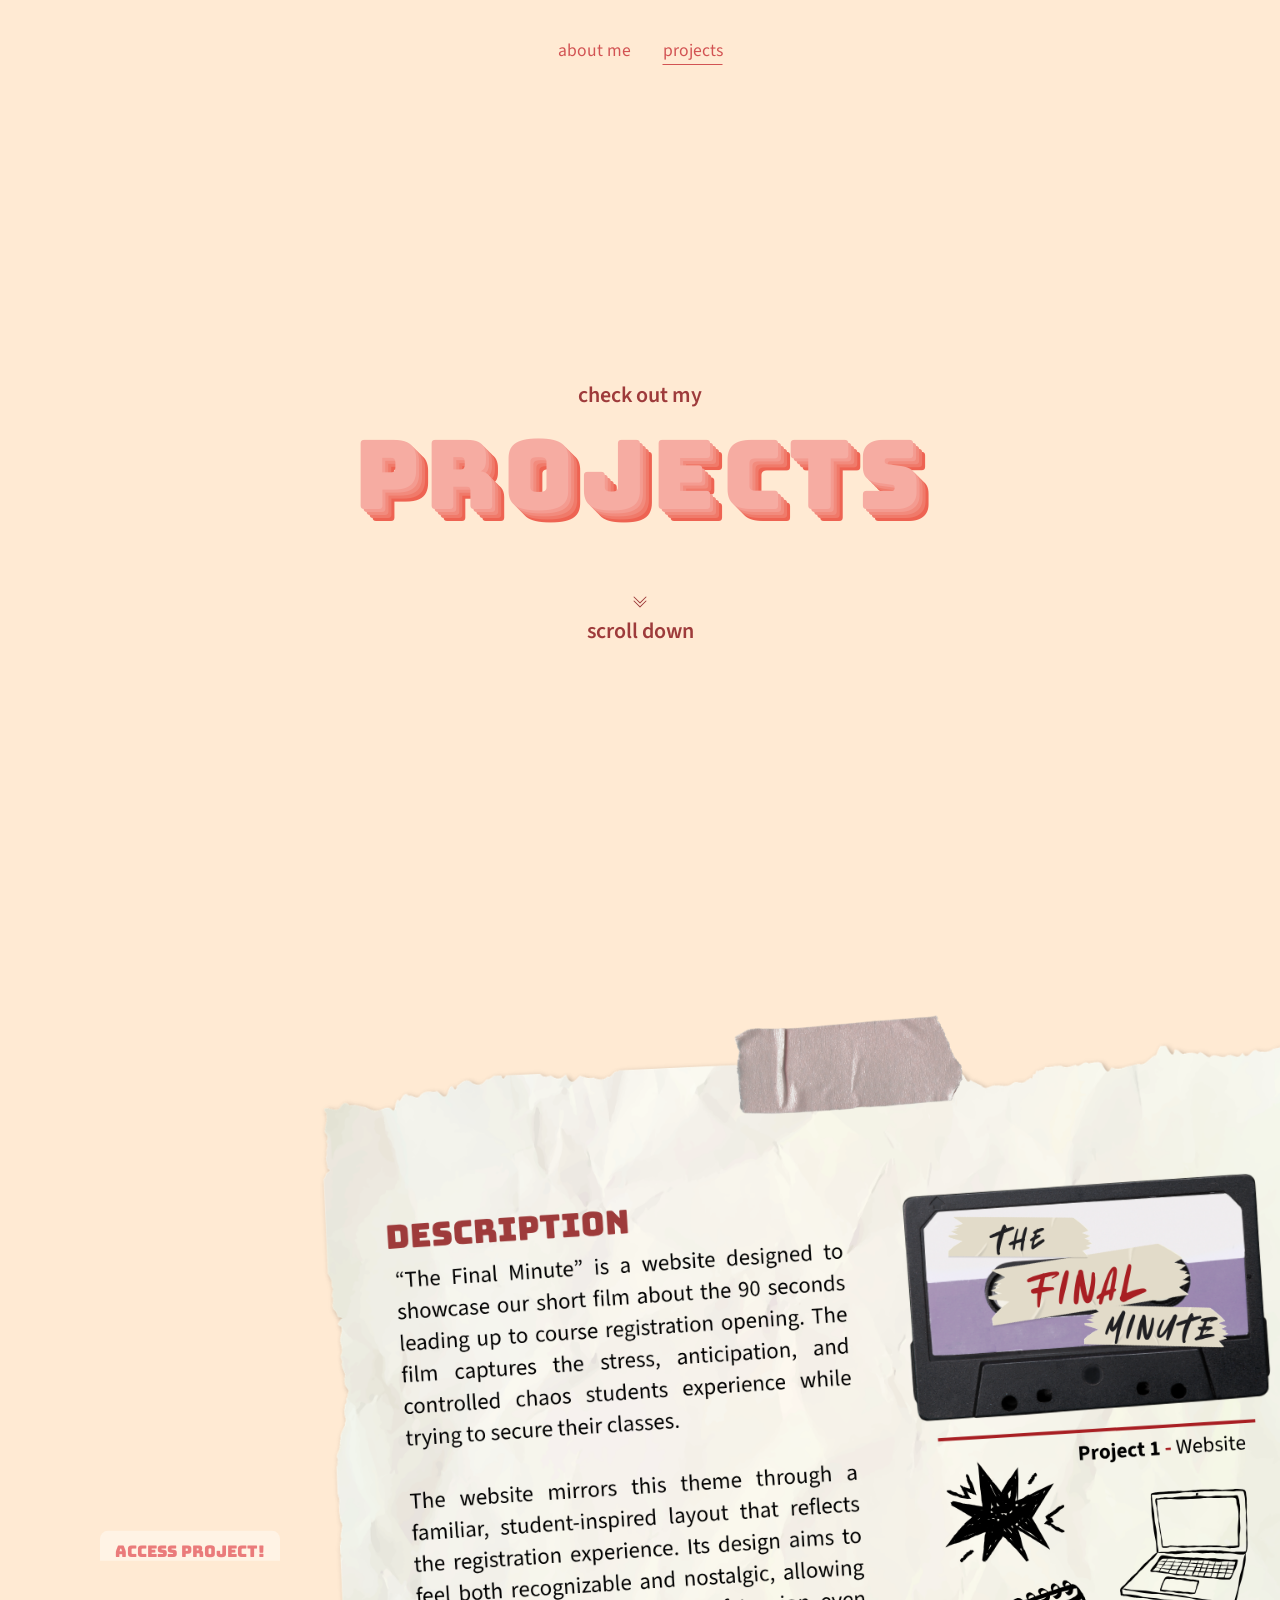
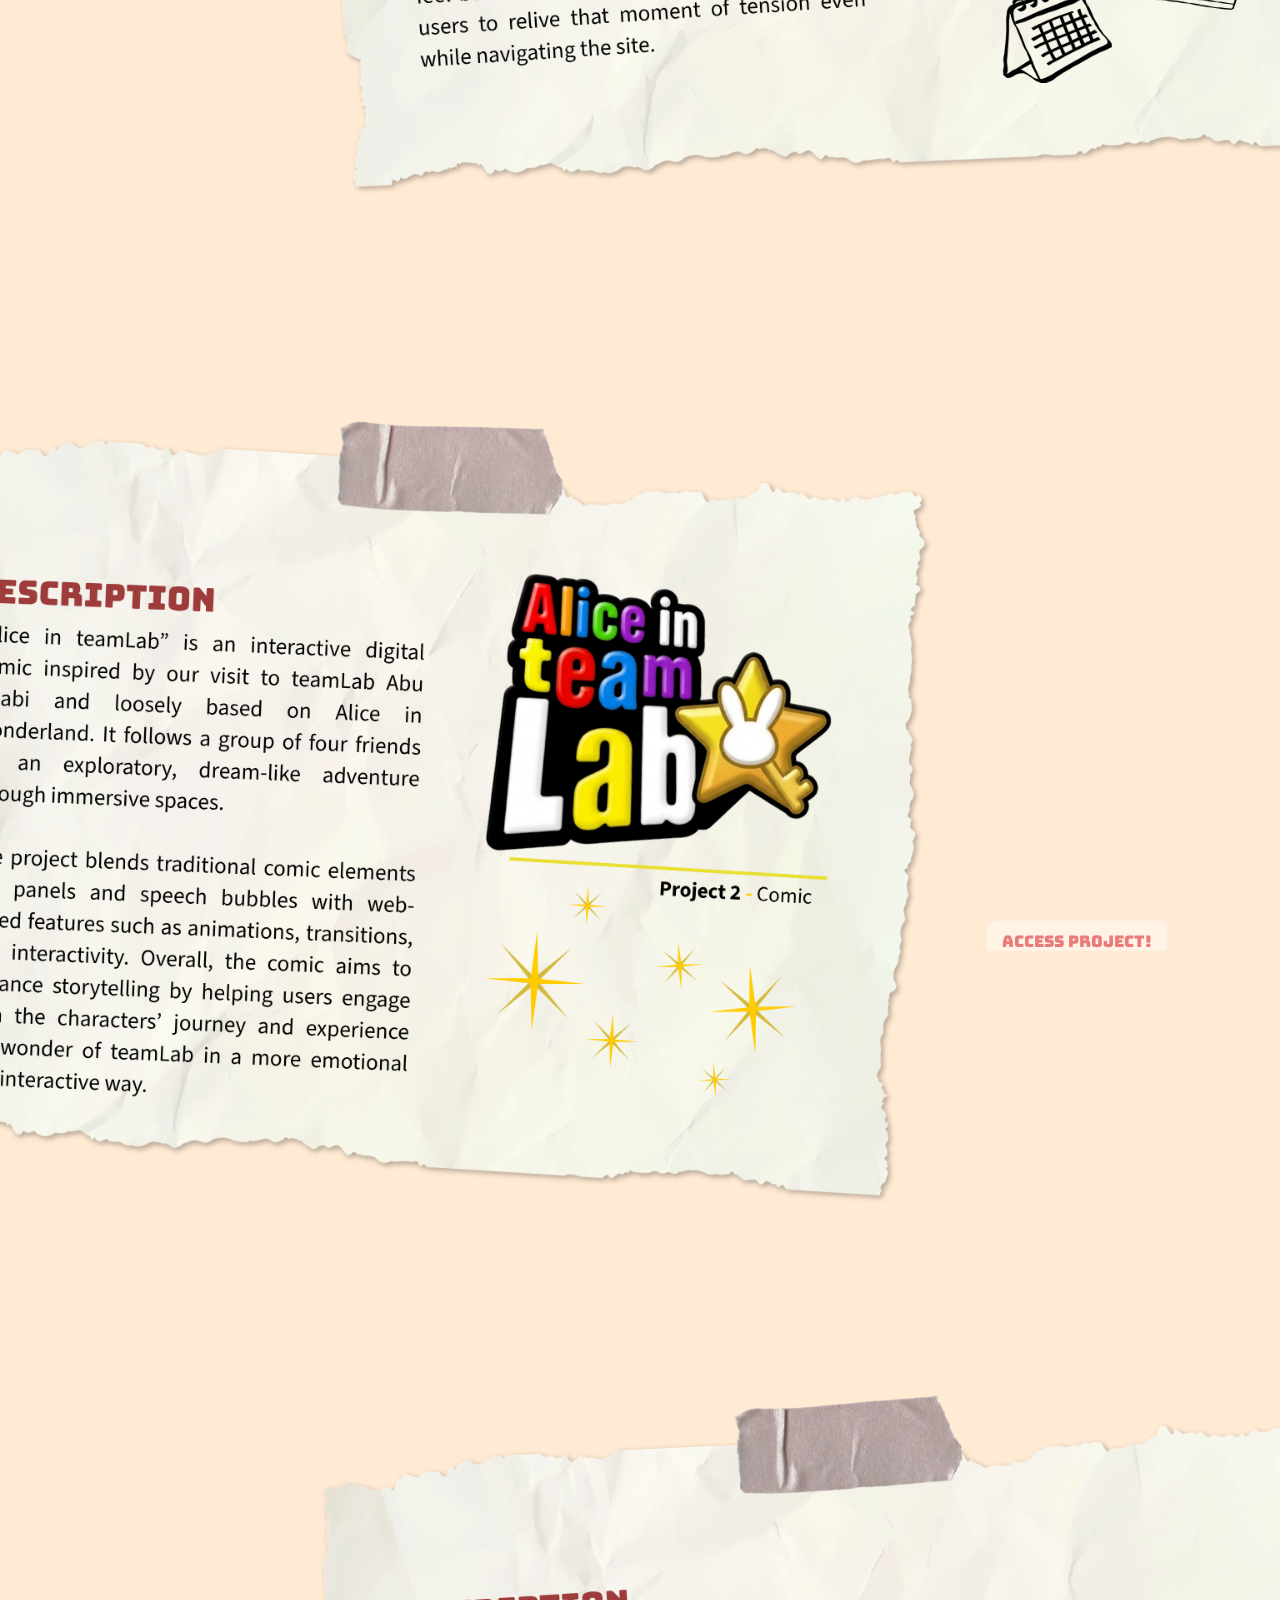
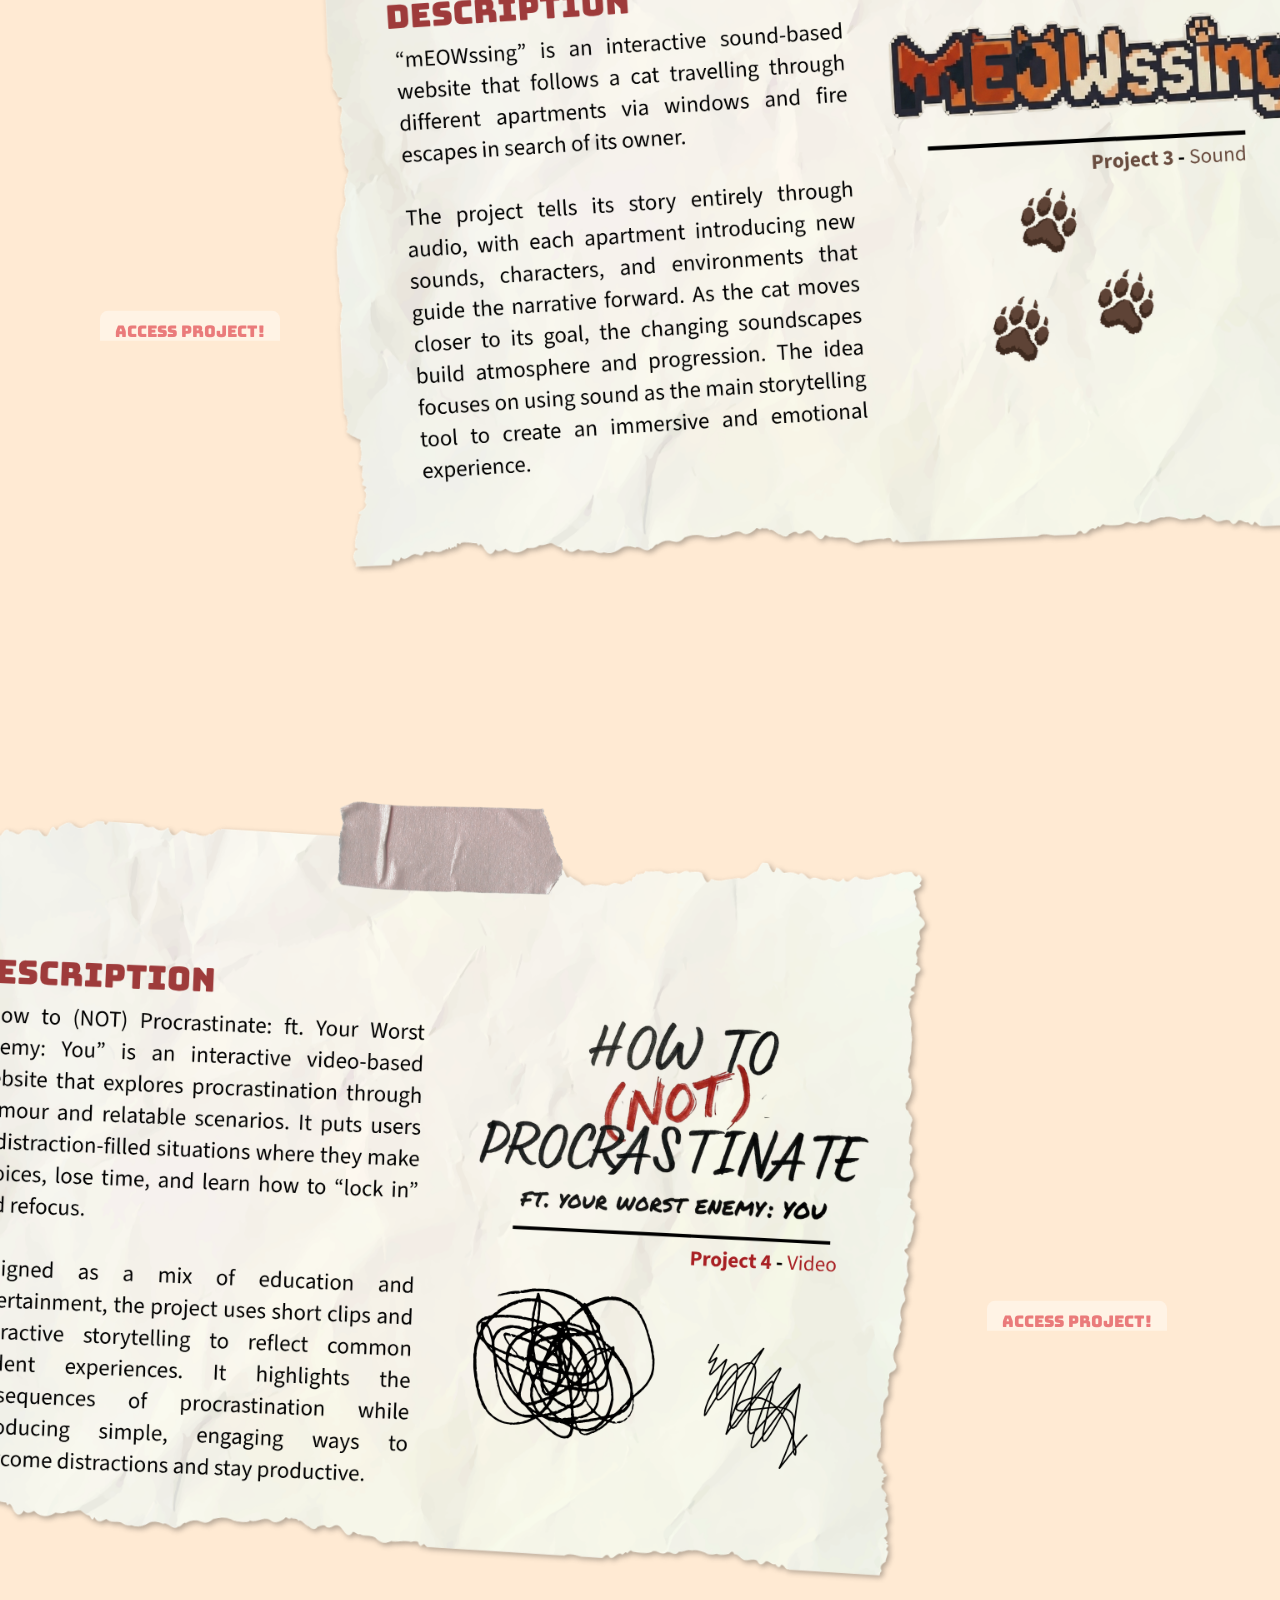
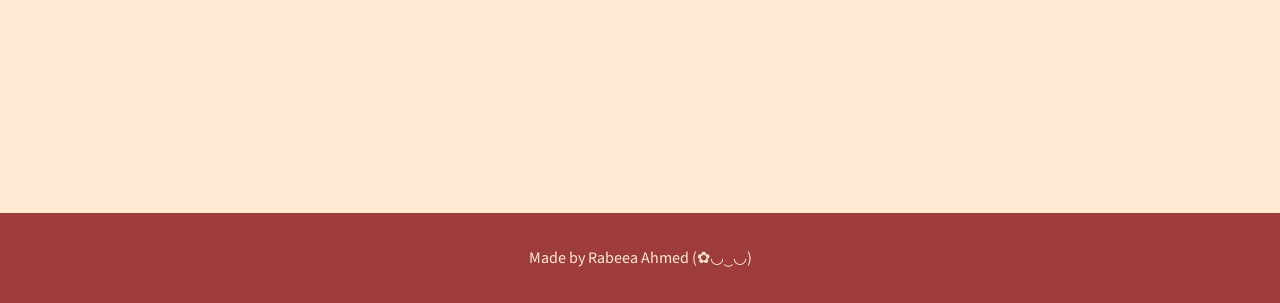
==== projects.html @ ad3b731f "Initial Commit" ====
<!DOCTYPE html>
<html lang="en">
<head>
    <meta charset="UTF-8">
    <meta name="viewport" content="width=device-width, initial-scale=1.0">
    <title>Rabeea's Things</title>

    <link rel="stylesheet" href="style.css">
    <link href="https://unpkg.com/aos@2.3.1/dist/aos.css" rel="stylesheet">
    <link href="https://fonts.googleapis.com/css2?family=Bungee&display=swap" rel="stylesheet">

    <link rel="preconnect" href="https://fonts.googleapis.com">
    <link rel="preconnect" href="https://fonts.gstatic.com" crossorigin>
    <link href="https://fonts.googleapis.com/css2?family=Source+Sans+3:ital,wght@0,200..900;1,200..900&display=swap" rel="stylesheet">

</head>
<body>

    <!-- header -->
     <header>
        <!-- navigation -->
         <nav>
            <ul>
                <li><a style="text-decoration:none; color:inherit; " href="index.html">about me</a></li>
                <li><a style="color:inherit;   text-decoration: underline; text-underline-offset: 8px;  " href=projects.html>projects</a></li>
            </ul>
         </nav>
     </header>


     <!-- welcome -->
    <div class="welcome">
        <div class="scroll">check out my</div>
        <h2 class="text-shadows">projects</h2>
        <br>
        <br>
        <div class="scroll-down">
        <svg xmlns="http://www.w3.org/2000/svg" width="16" height="16" fill="currentColor"
            class="bi bi-chevron-double-down" viewBox="0 0 16 16">
            <path fill-rule="evenodd"
                d="M1.646 6.646a.5.5 0 0 1 .708 0L8 12.293l5.646-5.647a.5.5 0 0 1 .708.708l-6 6a.5.5 0 0 1-.708 0l-6-6a.5.5 0 0 1 0-.708" />
            <path fill-rule="evenodd"
                d="M1.646 2.646a.5.5 0 0 1 .708 0L8 8.293l5.646-5.647a.5.5 0 0 1 .708.708l-6 6a.5.5 0 0 1-.708 0l-6-6a.5.5 0 0 1 0-.708" />
        </svg>
        scroll down
        </div>
    </div>
    
    <!-- projects -->
    <div class="list">
        <div id="one" class="slide" data-aos="fade-in" data-aos-duration="1000">
            <img src="img/8.png">

            <div class="overlay left">
                <video autoplay muted loop playsinline>
                    <source src="videos/Website_Recording.mp4" type="video/mp4">
                </video>

                <a href="https://rabeea-ahmed.github.io/comms-lab/" class="cta">Access Project!</a>
            </div>
        </div>

        <div id="two" class="slide" data-aos="fade-in" data-aos-duration="1000">
            <img src="img/9.png">

            <div class="overlay right">
                <video autoplay muted loop playsinline>
                    <source src="videos/alice-in-teamLab recording.mp4" type="video/mp4">
                </video>

                <a href="https://rabeea-ahmed.github.io/interactive-comic/" class="cta">Access Project!</a>
            </div>
        </div>

        <div id="three" class="slide" data-aos="fade-in" data-aos-duration="1000">
            <img src="img/10.png">

            <div class="overlay left">
                <video autoplay muted loop playsinline>
                    <source src="videos/mEOWssing recording.mp4" type="video/mp4">
                </video>

                <a href="https://rabeea-ahmed.github.io/mEOWssing/" class="cta">Access Project!</a>
            </div>
        </div>

        <div id="four" class="slide" data-aos="fade-in" data-aos-duration="1000">
            <img src="img/11.png">

            <div class="overlay right">
                <video autoplay muted loop playsinline>
                    <source src="videos/how-to-not-procrastinate recording.mp4" type="video/mp4">
                </video>

                <a href="https://rbashokov.github.io/comm-lab-project4/" class="cta">Access Project!</a>
            </div>
        </div>
    </div>



    <!-- javascript -->
    <script src="https://unpkg.com/aos@2.3.1/dist/aos.js"></script>
    <script>    
        document.querySelectorAll("video").forEach(v => {
            v.playbackRate = 2.5; 
        });

        AOS.init();
    </script>
</body>
<!-- footer -->
<footer>
    <div>Made by Rabeea Ahmed (✿◡‿◡)</div>
</footer>
</html>
---- style.css ----
html, body {
    overflow-x: hidden;
}

/* body */
body {
  margin: 0;
  padding: 0;
  font-family: "Source Sans 3", sans-serif;
  background-color: #FFEAD3 ;
}

/* nav */
header {
  display: flex;
  justify-content: center; /* center everything horizontally */
  align-items: center;
  background-color: #FFEAD3;
  padding-top: 3%;
}

/* navigation */
nav ul {
  display: flex;
  justify-content: center; /* center items inside */
  align-items: center;
  list-style: none;
  padding: 0;
  margin: 0;
  gap: 2rem; /* space between items */
}

/* navigation elements */
nav ul li {
  font-size: 1.1em;
  color: #D25353;
}

nav ul li a {
  text-decoration: none;
  color: inherit;
}

nav ul li:hover {
  color: #EA7B7B;
}


/* welcome effect */
*,
*::before,
*::after {
  box-sizing: border-box;
}

:root {
  --color-primary: #f6aca2;
  --color-secondary: #f49b90;
  --color-tertiary: #f28b7d;
  --color-quaternary: #f07a6a;
  --color-quinary: #ee6352;
}

.welcome {
  display: flex;
  align-content: center;
  justify-content: center;

    min-height: 100vh;
    font-weight: 300;
    font-size: 1.25rem;
    display: flex;
    flex-direction: column;
    justify-content: center;
    overflow: hidden;
    background-color: #FFEAD3;
}

.text-shadows {
  text-shadow: 3px 3px 0 var(--color-secondary), 6px 6px 0 var(--color-tertiary),
    9px 9px var(--color-quaternary), 12px 12px 0 var(--color-quinary);
  font-family: bungee, sans-serif;
  font-weight: 400;
  text-transform: uppercase;
  font-size: calc(2rem + 5vw);
  text-align: center;
  margin: 0;
  color: var(--color-primary);
  animation: shadows 1.2s ease-in infinite;
  letter-spacing: 0.4rem;
}

@keyframes shadows {
  0% {
    text-shadow: none;
  }
  10% {
    transform: translate(-3px, -3px);
    text-shadow: 3px 3px 0 var(--color-secondary);
  }
  20% {
    transform: translate(-6px, -6px);
    text-shadow: 3px 3px 0 var(--color-secondary),
      6px 6px 0 var(--color-tertiary);
  }
  30% {
    transform: translate(-9px, -9px);
    text-shadow: 3px 3px 0 var(--color-secondary),
      6px 6px 0 var(--color-tertiary), 9px 9px var(--color-quaternary);
  }
  40% {
    transform: translate(-12px, -12px);
    text-shadow: 3px 3px 0 var(--color-secondary),
      6px 6px 0 var(--color-tertiary), 9px 9px var(--color-quaternary),
      12px 12px 0 var(--color-quinary);
  }
  50% {
    transform: translate(-12px, -12px);
    text-shadow: 3px 3px 0 var(--color-secondary),
      6px 6px 0 var(--color-tertiary), 9px 9px var(--color-quaternary),
      12px 12px 0 var(--color-quinary);
  }
  60% {
    text-shadow: 3px 3px 0 var(--color-secondary),
      6px 6px 0 var(--color-tertiary), 9px 9px var(--color-quaternary),
      12px 12px 0 var(--color-quinary);
  }
  70% {
    text-shadow: 3px 3px 0 var(--color-secondary),
      6px 6px 0 var(--color-tertiary), 9px 9px var(--color-quaternary);
  }
  80% {
    text-shadow: 3px 3px 0 var(--color-secondary),
      6px 6px 0 var(--color-tertiary);
  }
  90% {
    text-shadow: 3px 3px 0 var(--color-secondary);
  }
  100% {
    text-shadow: none;
  }
}

/* scroll effect */
.scroll-down {
  display: flex;
  flex-direction: column;
  align-items: center;
  animation: bounce 1s infinite;

     color: #9E3B3B;
    text-align: center;
    font-size: 1.1em;
    font-weight: 600;
}

.scroll-down svg {
  margin-bottom: 5px;
}

.scroll{
  
     color: #9E3B3B;
    text-align: center;
    font-size: 1.1em;
    font-weight: 600;
}

@keyframes bounce {
  0%, 100% {
    transform: translateY(0);
  }
  25%, 75% {
    transform: translateY(4px);
  }
  50% {
    transform: translateY(8px);
  }
}



/* envelope */
.container{
  position: relative;
  display: grid;
  place-items: center;
  min-height: 100vh;
  margin: 0;
  overflow-x: hidden;
}

.valentines{
  position: relative;
  top: 50px;
  cursor: pointer;
  animation: up 3s linear infinite;
}

.envelope{
  position: relative;
  width: 300px;
  height: 200px;
  background: #f08080;
  display: grid;
  place-items: center;


}

.envelope::before{
  content: '';
  position: absolute;
  width: 212px;
  height: 212px;
  background: #f08080;
  transform: rotate(45deg);
  top: -105px;
  left: 44px;
  border-radius: 30px 0 0 0;
}

.front{
  position: absolute;
  border-right: 180px solid #f4978e;
  border-top: 95px solid transparent;
  border-bottom: 100px solid transparent;
  left: 120px;
  top: 5px;
  width: 0;
  height: 0;
  z-index: 10;
}

.front::before{
  content: '';
  position: absolute;
  border-left: 300px solid #fda996;
  border-top: 195px solid transparent;
  left: -120px;
  top: -95px;
}

/* letter */
.card{
  position: relative;
  width: 280px;
  height: 221px;;

  background-image: url("/img/letter2.png");
  background-size: cover;
  background-repeat: no-repeat;
  background-position: center;

  border-radius: 2px;
  display: grid;
  place-items: center;

  transition: 1s ease;
  transform: translateY(-10px);
  
}

/* open state on scroll */
.valentines.open .card{
  transform: translateY(-140px);
}

/* image inside card */
.letter-img{
  width: 70%;
  height: auto;
  object-fit: contain;
  z-index: 2;
}

/* floating animation */
@keyframes up{
  0%, 100%{ transform: translateY(0); }
  50%{ transform: translateY(-30px); }
}

/* shadow */
.valentines::before{
  content: '';
  position: absolute;
  width: 330px;
  height: 25px;
  border-radius: 50%;
  background: rgba(0,0,0,.3);
  top: 240px;
  left: -15px;
  animation: scale 3s linear infinite;
}

@keyframes scale{
  0%, 100%{ transform: scaleX(1); }
  50%{ transform: scaleX(.85); }
}


/* about me */
.about-me{
  display: flex;
  justify-content: space-between;
  align-items: center;
  min-height: 100vh;
  padding: 0 80px;
}

.text{
  flex: 1;
  padding: 0;
  margin: 0;
}

.envelope-section{
  flex: 1;
  display: flex;
  justify-content: center;
}


.container{
  transform: scale(1.1);
  transform-origin: center;
}

.text{
    color:#f07a6a;
    line-height: 0.9;
}

.text h2{
    margin: 0;
}

.text h1{
    margin: 0;
    margin-top: 15px;


}
.name{
    font-family: "Bungee", sans-serif;
    font-size: 5em;
    color:#9E3B3B;
}



@import url('https://fonts.googleapis.com/css2?family=Indie+Flower&display=swap');

/* skills and course description */
.skills-section {
    width: 100vw;
    height: 100vh;
    background-color: #9E3B3B;
    display: flex;
    justify-content: center;
    align-items: center;
}

.notebook-wrapper {
    position: relative;
    width: 60vw; 
}

.notebook-bg {
    width: 100%;
    display: block;
}

.skill-box {
    position: absolute;
    display: flex;
    flex-direction: column;
    align-items: center;
    transition: transform 0.3s ease;
}

.skill-box img {
    width: 40%; /* size of individual icons */
    height: auto;
    cursor: pointer;
}

/* label */
.skill-label {
    font-family: 'Indie Flower', cursive;
    font-size: 1vw;
    color: #333;
    margin-top: 5px;
    white-space: nowrap;
    
    /* reveal animation */
    clip-path: inset(0 100% 0 0); 
    transition: clip-path 0.5s steps(15);
}

/* hover state */
.skill-box img:hover {
    transform: scale(1.1) rotate(3deg); /* slight lift and tilt */
}

.skill-box:hover .skill-label {
    clip-path: inset(0 0 0 0); /* reveals text */
}


.skill-item {
    display: flex;
    align-items: center;
    gap: 10px;
    cursor: pointer;
}

.skill-name {
    font-family: 'Indie Flower', cursive;
    font-size: 1.2rem;
    color: #333;
    
    /* initially hidden via clipping */
    clip-path: inset(0 100% 0 0); 
    transition: clip-path 0.8s steps(40); 
    white-space: nowrap;
}

/* When the icon or the container is hovered, reveal the text */
.skill-item:hover .skill-name {
    clip-path: inset(0 0 0 0); /* Reveals the text from left to right */
}

.skill-item:hover .skill-icon {
    animation: jitter 0.2s infinite;
}

@keyframes jitter {
    0% { transform: rotate(0deg); }
    33% { transform: rotate(1deg); }
    66% { transform: rotate(-1deg); }
    100% { transform: rotate(0deg); }
}


/* projects */
.projects {
    display: flex;
    flex-wrap: wrap;

    justify-content: center;   
    align-content: flex-start; 
    text-align: center;
    padding: 50px;

    min-height: 100vh; 
    

}

.projects h1 {
    width: 100%;
    font-family: "Bungee", sans-serif;
    color:#9E3B3B;
    margin: 0;
    margin-top: 10%;
}

.projects h2 {
    width: 100%;
    font-size: 1.5em;
    margin: 0;
    margin-bottom: 80px;
    color:#f07a6a;
}

.projects img {
    width: 220px; 
    height: 240px;
    display: block;
    cursor: pointer;
    margin: 0 0 20px 20px;

    
}

.projects img:hover {
    transform: translateY(-10px) rotate(3deg); /* lift and slight tilt */
    filter: drop-shadow(15px 15px 25px rgba(0,0,0,0.2)); 
}

.projects img:active {
  /* squishes down when clicked */
  transform: scale(0.95);
}




/* footer */
footer {
    display: flex;
    align-items: center;
    margin-top: 20vh;
    justify-content: center;
    background-color: #9E3B3B;
    color: #FFEAD3;
    width: 100vw;
    height: 10vh;
    font-size: 1em;
}


/*  my projects */
.list div{
    margin-bottom: 10vh;
    padding:5%;
}
.slide .overlay {
    position: relative;
    z-index: 2;
}

.slide {
    position: relative;
    width: 100vw;
    height: 100vh;
    overflow: hidden;
}

.slide img {
    position: absolute;
    inset: 0;
    width: 100%;
    height: 100%;
    object-fit: cover;
}

.overlay {
    position: absolute;
    top: 50%;
    transform: translateY(-50%);
    z-index: 2;

    display: flex;
    flex-direction: column;
    gap: 10px;

      overflow: hidden;

}

.overlay.left {
    left: -8vw;
    align-items: flex-start;
}

.overlay.right {
    right: -7vw;
    align-items: flex-end;
}


.overlay video {
    width: 28vw;
    max-width: 450px;
    border-radius: 12px;
    object-fit: cover;
}

.cta {
    color: #EA7B7B;
    text-decoration: none;
    font-family: "Bungee", sans-serif;
    font-size: 1rem;

    background: rgba(255, 255, 255, 0.4);
    padding: 10px 15px;
    border-radius: 8px;

    transition: 0.2s ease;

    position: absolute;
    top: 90%;

}

.overlay.left .cta {
    left: 12%;
}

.overlay.right .cta {
    right: 12%;
    left: auto; /* important: cancels left */
}

.cta:hover {
    transform: scale(1.05);
}



/* mobile responsiveness */
@media (max-width: 768px) {
    /* Prevent the parent container from overflowing */
    .list {
        overflow-x: hidden;
        width: 100%;
    }

    .slide {
        height: auto; 
        display: flex;
        flex-direction: column;
        margin-bottom: 5vh;
        align-items: center; 
        /* Fix the horizontal cutoff */
        width: 100%; 
        overflow: visible; 
    }

    .slide img {
        position: relative;
        /* CRITICAL: Must be less than 100% to see the shift */
        width: 100%; 
        height: auto;
        min-height: 200px;
        max-height: 300px;
        inset: auto;
        border-radius: 10px;
        object-fit: cover;
    }

    /* Shift images for slides 1 and 3 to the LEFT */
    #one img, #three img {
        margin-right: 25%; /* Ensures it touches the left edge */
    }

    /* Shift images for slides 2 and 4 to the RIGHT */
    #two img, #four img {
        margin-left: 25%; /* Ensures it touches the right edge */
    }

    .overlay.left, 
    .overlay.right {
        position: relative;
        top: 0;
        left: 0;
        right: 0;
        transform: none;
        width: 100%;
        padding: 20px 0;
        
        display: flex;
        flex-direction: column;
        align-items: center !important; 
        gap: 10px;
    }

    .overlay video {
        /* Ensure video doesn't cause overflow */
        width: 90%; 
        max-width: 450px;
        height: auto;
    }

    .overlay.left .cta,
    .overlay.right .cta {
        position: static;
        margin: 10px auto;
        transform: none;
        left: auto;
        right: auto;
        width: fit-content;

        font-size: 0.8rem;
    }

    .about-me {
        flex-direction: column; /* Stacks text on top of envelope */
        justify-content: center;
        padding: 40px 20px;
        min-height: auto;
        text-align: center; /* Centers the "Hi, I'm" text */
    }

    .text {
        flex: none;
        margin-bottom: 50px; /* Space between name and envelope */
        width: 100%;
    }

    .name {
        font-size: 3em; /* Shrink large text for mobile screens */
        word-wrap: break-word;
    }

    .envelope-section {
        flex: none;
        width: 100%;
        display: flex;
        justify-content: center;
        align-items: center;
    }

    /* Adjust the container height so the envelope isn't floating in 100vh of space */
    .container {
        min-height: 400px; 
        transform: scale(0.8); /* Slightly shrink the envelope for small screens */
        width: 100%;
        overflow: visible; 

    }

    .valentines {
        top: 0; /* Adjust positioning since we are no longer centering in 100vh */
    }


    .valentines.open .card {
        transform: translateY(-150px); 
    }

    /* 1. Change the notebook image */
    .notebook-bg {
        /* Replace this with your mobile-specific image path */
        content: url("/img/skill2.png"); 
        width: 90vw; /* Make it larger on mobile screens */
    }

    .notebook-wrapper {
        width: 90vw;
    }

    /* 2. Hide all the individual skill boxes and labels */
    .skill-box {
        display: none !important;
    }

    /* 3. Disable the skills section 100vh constraint if needed */
    .skills-section {
        height: auto;
        padding: 50px 0;
    }

      nav ul {
    flex-direction: column; /* stack vertically */
    gap: 1rem;
    padding: 1rem 0;
  }
}
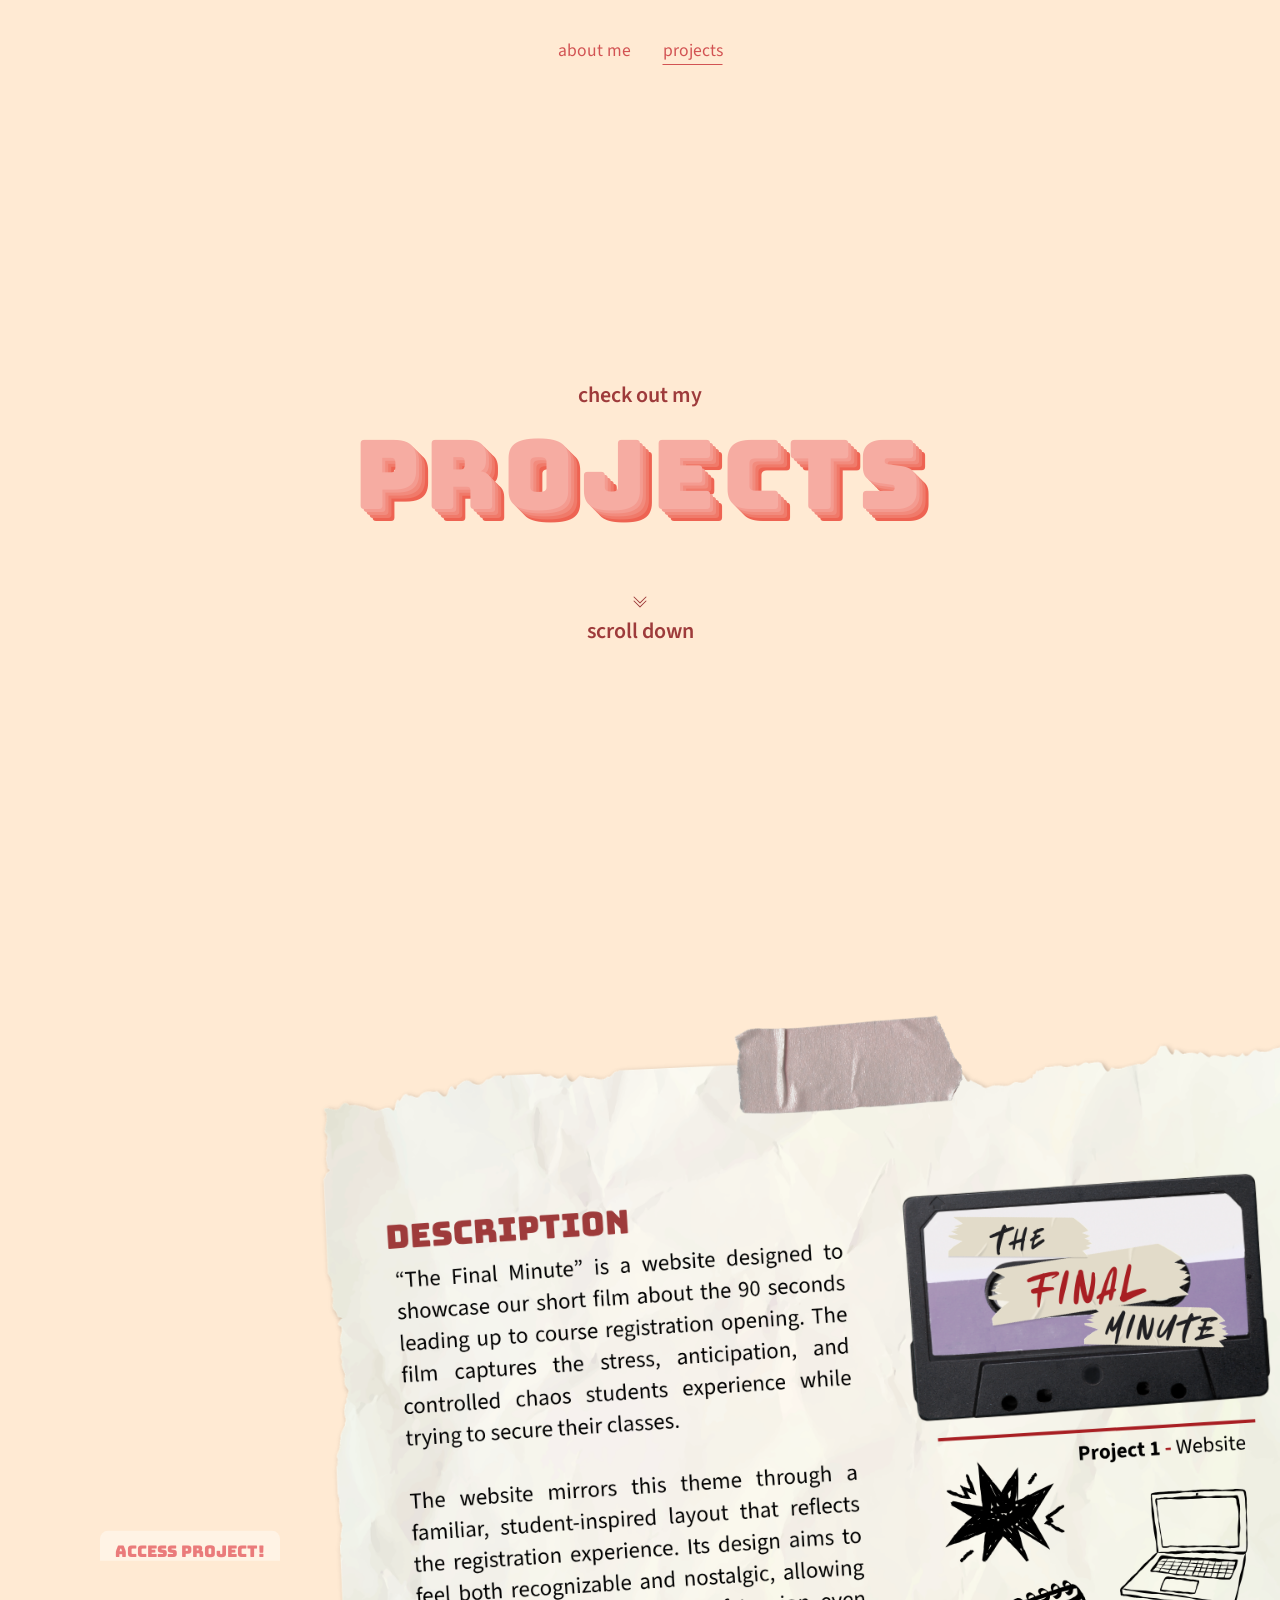
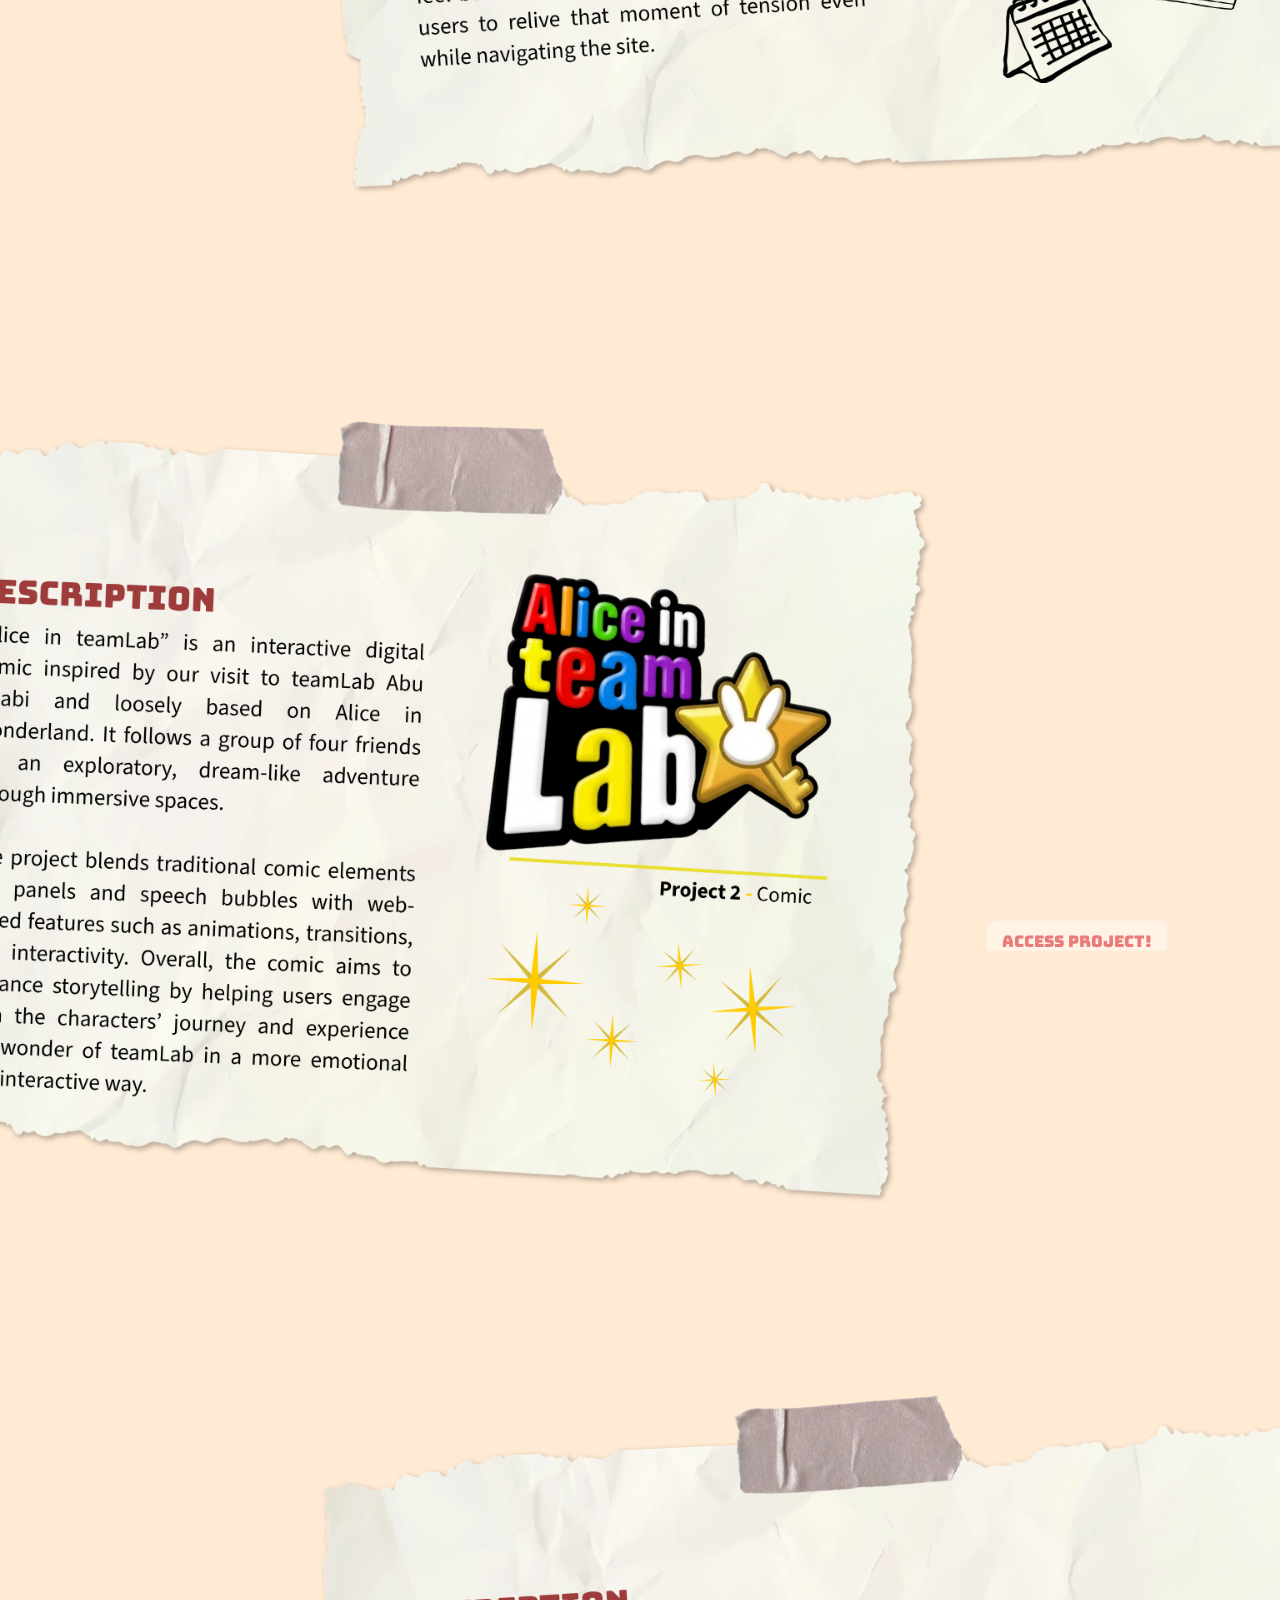
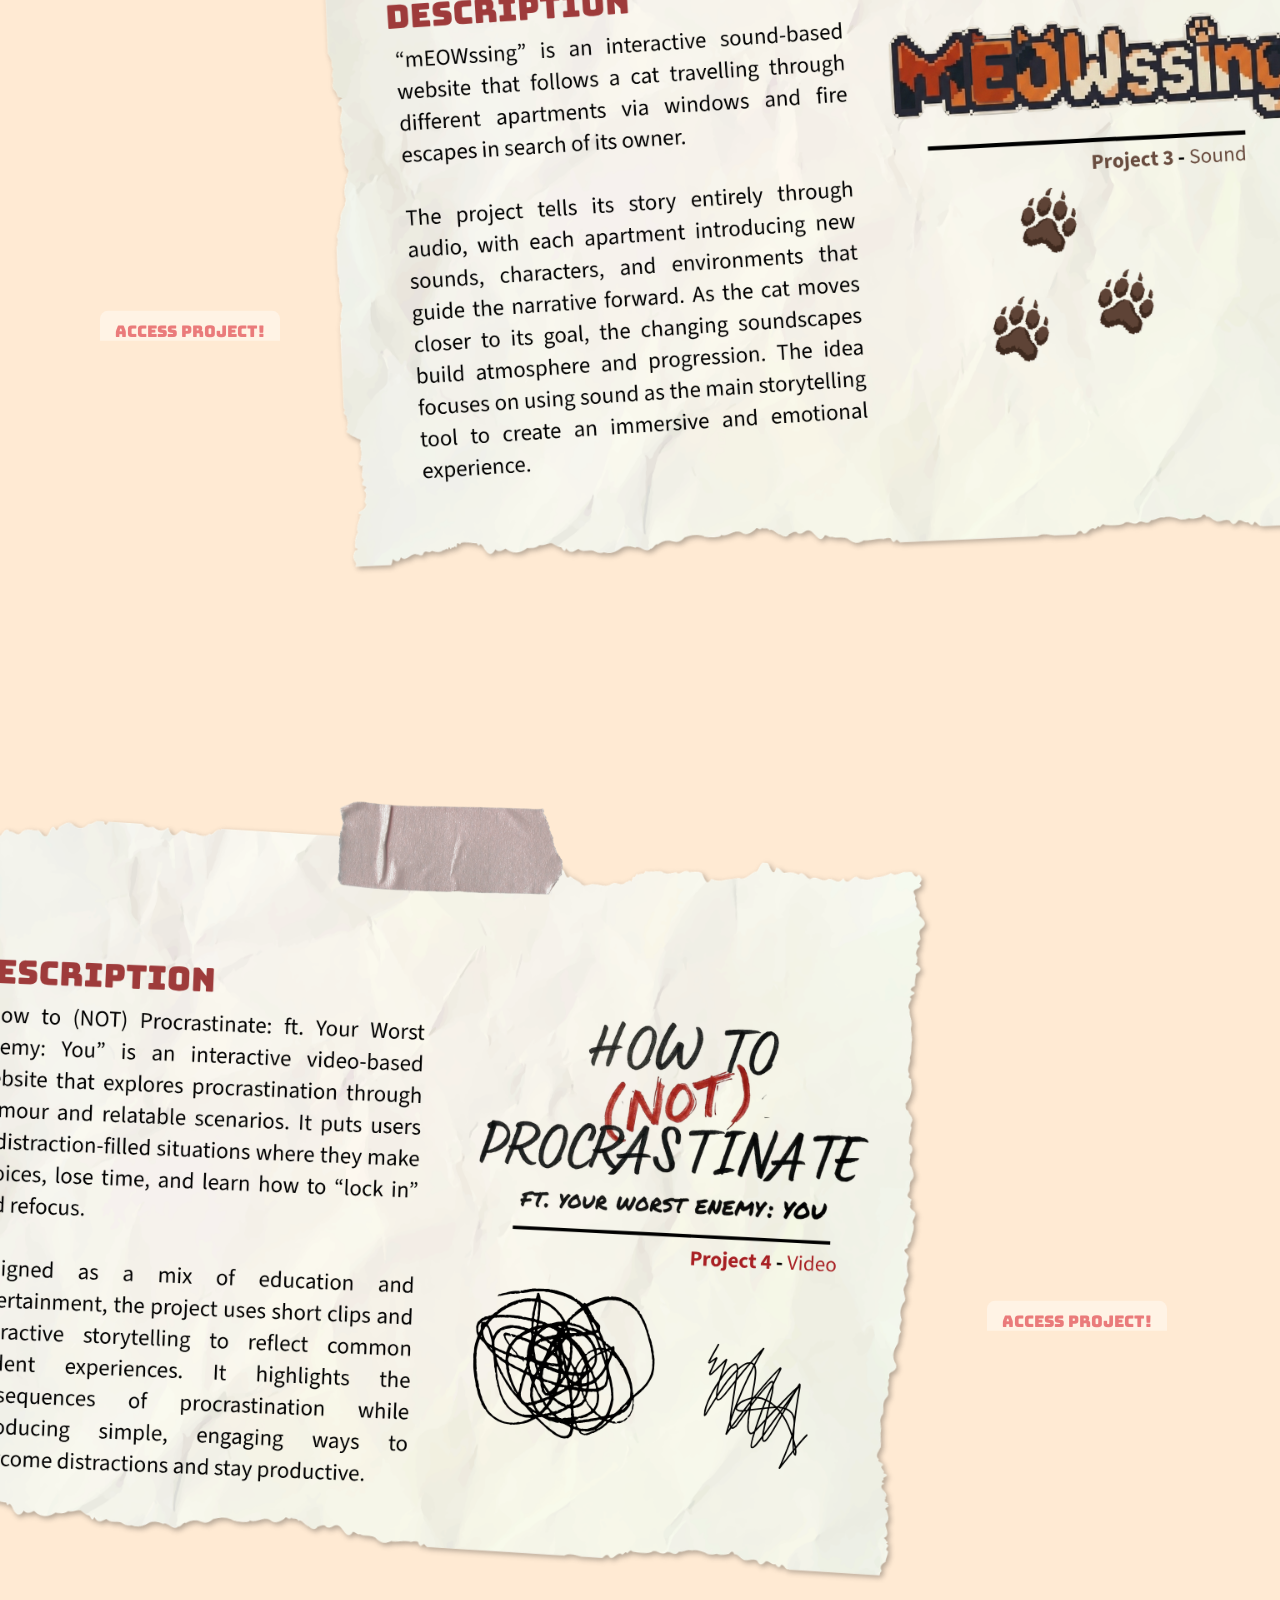
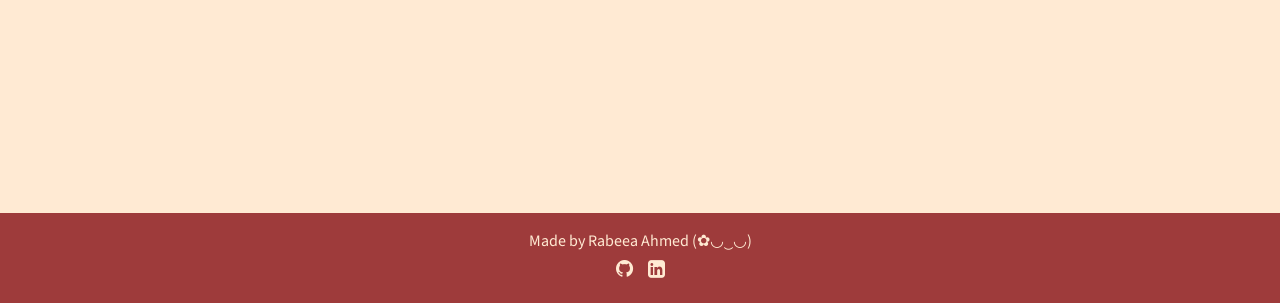
==== commit 06f1a262: "Update footer" ====
--- a/projects.html
+++ b/projects.html
@@ -8,10 +8,12 @@
     <link rel="stylesheet" href="style.css">
     <link href="https://unpkg.com/aos@2.3.1/dist/aos.css" rel="stylesheet">
     <link href="https://fonts.googleapis.com/css2?family=Bungee&display=swap" rel="stylesheet">
+    
 
     <link rel="preconnect" href="https://fonts.googleapis.com">
     <link rel="preconnect" href="https://fonts.gstatic.com" crossorigin>
     <link href="https://fonts.googleapis.com/css2?family=Source+Sans+3:ital,wght@0,200..900;1,200..900&display=swap" rel="stylesheet">
+    <link rel="stylesheet" href="https://cdnjs.cloudflare.com/ajax/libs/font-awesome/4.7.0/css/font-awesome.min.css">
 
 </head>
 <body>
@@ -53,7 +55,7 @@
 
             <div class="overlay left">
                 <video autoplay muted loop playsinline>
-                    <source src="videos/Website_Recording.mp4" type="video/mp4">
+                    <source src="videos/Website_Recording.mp4" type="video/mp4" preload="auto">
                 </video>
 
                 <a href="https://rabeea-ahmed.github.io/comms-lab/" class="cta">Access Project!</a>
@@ -65,7 +67,7 @@
 
             <div class="overlay right">
                 <video autoplay muted loop playsinline>
-                    <source src="videos/alice-in-teamLab recording.mp4" type="video/mp4">
+                    <source src="videos/alice-in-teamLab recording.mp4" type="video/mp4" preload="auto">
                 </video>
 
                 <a href="https://rabeea-ahmed.github.io/interactive-comic/" class="cta">Access Project!</a>
@@ -77,7 +79,7 @@
 
             <div class="overlay left">
                 <video autoplay muted loop playsinline>
-                    <source src="videos/mEOWssing recording.mp4" type="video/mp4">
+                    <source src="videos/mEOWssing recording.mp4" type="video/mp4" preload="auto">
                 </video>
 
                 <a href="https://rabeea-ahmed.github.io/mEOWssing/" class="cta">Access Project!</a>
@@ -89,7 +91,7 @@
 
             <div class="overlay right">
                 <video autoplay muted loop playsinline>
-                    <source src="videos/how-to-not-procrastinate recording.mp4" type="video/mp4">
+                    <source src="videos/how-to-not-procrastinate recording.mp4" type="video/mp4" preload="auto">
                 </video>
 
                 <a href="https://rbashokov.github.io/comm-lab-project4/" class="cta">Access Project!</a>
@@ -97,20 +99,29 @@
         </div>
     </div>
 
-
-
     <!-- javascript -->
     <script src="https://unpkg.com/aos@2.3.1/dist/aos.js"></script>
-    <script>    
+
+    <script>
+        // initialise scroll animations library
+        AOS.init();
+
+        // speed up demo videos
+        document.addEventListener("DOMContentLoaded", () => {
         document.querySelectorAll("video").forEach(v => {
-            v.playbackRate = 2.5; 
-        });
+            v.playbackRate = 2.5;
+        }); });
+    </script>
 
-        AOS.init();
-    </script>
+    <script src="script.js"></script>
 </body>
 <!-- footer -->
 <footer>
     <div>Made by Rabeea Ahmed (✿◡‿◡)</div>
+    <div class="socials">
+        <a href="https://github.com/rabeea-ahmed" target="_blank" class="fa fa-github"></a>
+        <a href="https://www.linkedin.com/in/rabeeaahmed/" target="_blank" class="fa fa-linkedin-square"></a>
+    </div>
+
 </footer>
 </html>
--- a/style.css
+++ b/style.css
@@ -1,9 +1,10 @@
 
+/* prevent horizontal scrolling */
 html, body {
     overflow-x: hidden;
 }
 
-/* body */
+/* base page styling */
 body {
   margin: 0;
   padding: 0;
@@ -11,27 +12,27 @@
   background-color: #FFEAD3 ;
 }
 
-/* nav */
+/* centered navigation bar */
 header {
   display: flex;
-  justify-content: center; /* center everything horizontally */
+  justify-content: center; 
   align-items: center;
   background-color: #FFEAD3;
   padding-top: 3%;
 }
 
-/* navigation */
+/* horizontal nav layout */
 nav ul {
   display: flex;
-  justify-content: center; /* center items inside */
+  justify-content: center; 
   align-items: center;
   list-style: none;
   padding: 0;
   margin: 0;
-  gap: 2rem; /* space between items */
-}
-
-/* navigation elements */
+  gap: 2rem; 
+}
+
+/* nav item styling + hover color */
 nav ul li {
   font-size: 1.1em;
   color: #D25353;
@@ -47,13 +48,14 @@
 }
 
 
-/* welcome effect */
+/* consistent box sizing */
 *,
 *::before,
 *::after {
   box-sizing: border-box;
 }
 
+/* welcome effect */
 :root {
   --color-primary: #f6aca2;
   --color-secondary: #f49b90;
@@ -77,6 +79,7 @@
     background-color: #FFEAD3;
 }
 
+/* animated layered text shadow */
 .text-shadows {
   text-shadow: 3px 3px 0 var(--color-secondary), 6px 6px 0 var(--color-tertiary),
     9px 9px var(--color-quaternary), 12px 12px 0 var(--color-quinary);
@@ -91,6 +94,7 @@
   letter-spacing: 0.4rem;
 }
 
+/* shadow movement animation */
 @keyframes shadows {
   0% {
     text-shadow: none;
@@ -142,7 +146,7 @@
   }
 }
 
-/* scroll effect */
+/* bouncing scroll indicator */
 .scroll-down {
   display: flex;
   flex-direction: column;
@@ -167,6 +171,7 @@
     font-weight: 600;
 }
 
+/* bounce animation */
 @keyframes bounce {
   0%, 100% {
     transform: translateY(0);
@@ -180,8 +185,8 @@
 }
 
 
-
-/* envelope */
+/* ABOUT ME SECTION */
+/* centered full-screen container for envelope section */
 .container{
   position: relative;
   display: grid;
@@ -191,13 +196,14 @@
   overflow-x: hidden;
 }
 
+/* floating wrapper for envelope */
 .valentines{
   position: relative;
   top: 50px;
-  cursor: pointer;
   animation: up 3s linear infinite;
 }
 
+/* envelope base */
 .envelope{
   position: relative;
   width: 300px;
@@ -209,6 +215,7 @@
 
 }
 
+/* top flap */
 .envelope::before{
   content: '';
   position: absolute;
@@ -221,6 +228,7 @@
   border-radius: 30px 0 0 0;
 }
 
+/* right flap */
 .front{
   position: absolute;
   border-right: 180px solid #f4978e;
@@ -233,6 +241,7 @@
   z-index: 10;
 }
 
+/* left flap */
 .front::before{
   content: '';
   position: absolute;
@@ -248,7 +257,7 @@
   width: 280px;
   height: 221px;;
 
-  background-image: url("/img/letter2.png");
+  background-image: url("img/letter.png");
   background-size: cover;
   background-repeat: no-repeat;
   background-position: center;
@@ -258,13 +267,16 @@
   place-items: center;
 
   transition: 1s ease;
-  transform: translateY(-10px);
+  transform: translateY(-23px);
+
+  cursor: pointer;
+
   
 }
 
-/* open state on scroll */
+/* card slides up when section is "open" */
 .valentines.open .card{
-  transform: translateY(-140px);
+  transform: translateY(-130px);
 }
 
 /* image inside card */
@@ -275,13 +287,13 @@
   z-index: 2;
 }
 
-/* floating animation */
+/* floating animation for envelope */
 @keyframes up{
   0%, 100%{ transform: translateY(0); }
   50%{ transform: translateY(-30px); }
 }
 
-/* shadow */
+/* shadow under envelope*/
 .valentines::before{
   content: '';
   position: absolute;
@@ -294,13 +306,48 @@
   animation: scale 3s linear infinite;
 }
 
+/* shadow squish effect */
 @keyframes scale{
   0%, 100%{ transform: scaleX(1); }
   50%{ transform: scaleX(.85); }
 }
 
-
-/* about me */
+/* full-screen popup overlay */
+.popup {
+    position: fixed;
+    top: 0;
+    left: 0;
+    width: 100%;
+    height: 100%;
+    background: rgba(0,0,0,0.7);
+    display: none; /* hidden by default */
+    justify-content: center;
+    align-items: center;
+    z-index: 999; /* stays above all content */
+}
+
+/* popup content container */
+.popup-content {
+    position: relative;
+    background: #fff9f9;
+    padding: 20px;
+}
+
+.popup-content img {
+    max-width: 40vw;
+    max-height: 80vh;
+}
+
+/* close button (top-right corner) */
+.close {
+    position: absolute;
+    top: 10px;
+    right: 15px;
+    font-size: 30px;
+    cursor: pointer;
+}
+
+/* about me section*/
 .about-me{
   display: flex;
   justify-content: space-between;
@@ -309,12 +356,14 @@
   padding: 0 80px;
 }
 
+/* text column */
 .text{
   flex: 1;
   padding: 0;
   margin: 0;
 }
 
+/* envelope column */
 .envelope-section{
   flex: 1;
   display: flex;
@@ -350,9 +399,10 @@
 
 
 
-@import url('https://fonts.googleapis.com/css2?family=Indie+Flower&display=swap');
-
-/* skills and course description */
+
+
+/* SKILLS AND COURSE DESCRIPTION */
+/* full-screen skills section */
 .skills-section {
     width: 100vw;
     height: 100vh;
@@ -362,18 +412,21 @@
     align-items: center;
 }
 
+/* wrapper to position skill icons over notebook image */
 .notebook-wrapper {
     position: relative;
     width: 60vw; 
 }
 
+/* background notebook image */
 .notebook-bg {
     width: 100%;
     display: block;
 }
 
+/* individual skill icon + label container */
 .skill-box {
-    position: absolute;
+    position: absolute; /* allows free placement over notebook */
     display: flex;
     flex-direction: column;
     align-items: center;
@@ -386,20 +439,20 @@
     cursor: pointer;
 }
 
-/* label */
+/* hidden label under each icon */
 .skill-label {
-    font-family: 'Indie Flower', cursive;
+    font-family: 'Gloria Hallelujah', cursive;
     font-size: 1vw;
     color: #333;
     margin-top: 5px;
     white-space: nowrap;
     
     /* reveal animation */
-    clip-path: inset(0 100% 0 0); 
+    clip-path: inset(0 100% 0 0); /* hidden initially */
     transition: clip-path 0.5s steps(15);
 }
 
-/* hover state */
+/* hover effects: lift icon + reveal label  */
 .skill-box img:hover {
     transform: scale(1.1) rotate(3deg); /* slight lift and tilt */
 }
@@ -408,14 +461,7 @@
     clip-path: inset(0 0 0 0); /* reveals text */
 }
 
-
-.skill-item {
-    display: flex;
-    align-items: center;
-    gap: 10px;
-    cursor: pointer;
-}
-
+/* hidden skill name (revealed on hover) */
 .skill-name {
     font-family: 'Indie Flower', cursive;
     font-size: 1.2rem;
@@ -427,15 +473,16 @@
     white-space: nowrap;
 }
 
-/* When the icon or the container is hovered, reveal the text */
+/* reveal text + jitter icon on hover */
 .skill-item:hover .skill-name {
-    clip-path: inset(0 0 0 0); /* Reveals the text from left to right */
+    clip-path: inset(0 0 0 0); 
 }
 
 .skill-item:hover .skill-icon {
     animation: jitter 0.2s infinite;
 }
 
+/* small jitter animation for icons */
 @keyframes jitter {
     0% { transform: rotate(0deg); }
     33% { transform: rotate(1deg); }
@@ -444,7 +491,8 @@
 }
 
 
-/* projects */
+/* PROJECTS */
+/* projects section layout */
 .projects {
     display: flex;
     flex-wrap: wrap;
@@ -459,6 +507,7 @@
 
 }
 
+/* section headings */
 .projects h1 {
     width: 100%;
     font-family: "Bungee", sans-serif;
@@ -475,6 +524,7 @@
     color:#f07a6a;
 }
 
+/* project thumbnails */
 .projects img {
     width: 220px; 
     height: 240px;
@@ -485,43 +535,72 @@
     
 }
 
+/* lift + shadow on hover */
 .projects img:hover {
     transform: translateY(-10px) rotate(3deg); /* lift and slight tilt */
     filter: drop-shadow(15px 15px 25px rgba(0,0,0,0.2)); 
 }
 
+/* press effect on click */
 .projects img:active {
-  /* squishes down when clicked */
   transform: scale(0.95);
 }
 
 
-
-
-/* footer */
+/* FOOTER */
 footer {
     display: flex;
+    flex-direction: column;
     align-items: center;
+    justify-content: center;
     margin-top: 20vh;
-    justify-content: center;
     background-color: #9E3B3B;
     color: #FFEAD3;
     width: 100vw;
-    height: 10vh;
+    min-height: 10vh; 
     font-size: 1em;
-}
-
-
+    padding: 10px 0; 
+    gap: 7px;
+}
+
+.socials {
+  display: flex;
+  justify-content: center;
+  width: 100%;
+  gap:15px;
+}
+
+/* style all font awesome icons */
+.fa {
+  font-size: 20px !important;
+  margin-bottom: 7px;;
+  color: #FFEAD3;
+  text-decoration: none;
+  display: inline-flex;
+  align-items: center;
+  justify-content: center;
+}
+/* hover effect */
+.fa:hover {
+  opacity: 0.7;
+}
+
+
+/* PAGE TWO */
 /*  my projects */
+
+/* spacing between slides */
 .list div{
     margin-bottom: 10vh;
     padding:5%;
 }
+
 .slide .overlay {
     position: relative;
     z-index: 2;
 }
 
+/* full-screen slide container */
 .slide {
     position: relative;
     width: 100vw;
@@ -529,6 +608,7 @@
     overflow: hidden;
 }
 
+/* background image fills entire slide */
 .slide img {
     position: absolute;
     inset: 0;
@@ -537,6 +617,7 @@
     object-fit: cover;
 }
 
+/* overlay content (text/video on top of image) */
 .overlay {
     position: absolute;
     top: 50%;
@@ -561,7 +642,7 @@
     align-items: flex-end;
 }
 
-
+/* video inside overlay */
 .overlay video {
     width: 28vw;
     max-width: 450px;
@@ -569,6 +650,7 @@
     object-fit: cover;
 }
 
+/* "access project!" button */
 .cta {
     color: #EA7B7B;
     text-decoration: none;
@@ -586,15 +668,17 @@
 
 }
 
+/* position CTA based on overlay side */
 .overlay.left .cta {
     left: 12%;
 }
 
 .overlay.right .cta {
     right: 12%;
-    left: auto; /* important: cancels left */
-}
-
+    left: auto; 
+}
+
+/* slight scale on hover */
 .cta:hover {
     transform: scale(1.05);
 }
@@ -603,27 +687,27 @@
 
 /* mobile responsiveness */
 @media (max-width: 768px) {
-    /* Prevent the parent container from overflowing */
+    /* prevent horizontal overflow on slide list */
     .list {
         overflow-x: hidden;
         width: 100%;
     }
 
+    /* stack slide content vertically on mobile */
     .slide {
         height: auto; 
         display: flex;
         flex-direction: column;
         margin-bottom: 5vh;
         align-items: center; 
-        /* Fix the horizontal cutoff */
         width: 100%; 
         overflow: visible; 
     }
 
+    /* resize background images for mobile */
     .slide img {
         position: relative;
-        /* CRITICAL: Must be less than 100% to see the shift */
-        width: 100%; 
+        width: 125%; 
         height: auto;
         min-height: 200px;
         max-height: 300px;
@@ -632,16 +716,17 @@
         object-fit: cover;
     }
 
-    /* Shift images for slides 1 and 3 to the LEFT */
+    /* shift images for slides 1 and 3 to the left */
     #one img, #three img {
-        margin-right: 25%; /* Ensures it touches the left edge */
-    }
-
-    /* Shift images for slides 2 and 4 to the RIGHT */
+        margin-right: 30%;
+    }
+
+    /* shift images for slides 2 and 4 to the right */
     #two img, #four img {
-        margin-left: 25%; /* Ensures it touches the right edge */
-    }
-
+        margin-left: 30%; 
+    }
+
+    /* reset overlay positioning for stacked layout */
     .overlay.left, 
     .overlay.right {
         position: relative;
@@ -658,13 +743,14 @@
         gap: 10px;
     }
 
+    /* resize video for mobile */
     .overlay video {
-        /* Ensure video doesn't cause overflow */
-        width: 90%; 
+        width: 70%; 
         max-width: 450px;
         height: auto;
     }
 
+    /* CTA buttons become static and centered */
     .overlay.left .cta,
     .overlay.right .cta {
         position: static;
@@ -674,28 +760,30 @@
         right: auto;
         width: fit-content;
 
-        font-size: 0.8rem;
-    }
-
+        font-size: 0.67rem;
+    }
+
+    /* stack about section vertically */
     .about-me {
-        flex-direction: column; /* Stacks text on top of envelope */
+        flex-direction: column; /* stacks text on top of envelope */
         justify-content: center;
         padding: 40px 20px;
         min-height: auto;
-        text-align: center; /* Centers the "Hi, I'm" text */
+        text-align: center; /* centers the "Hi, I'm" text */
     }
 
     .text {
         flex: none;
-        margin-bottom: 50px; /* Space between name and envelope */
+        margin-bottom: 50px; /* space between name and envelope */
         width: 100%;
     }
 
     .name {
-        font-size: 3em; /* Shrink large text for mobile screens */
+        font-size: 3em; /* shrink large text for mobile screens */
         word-wrap: break-word;
     }
 
+    /* center envelope section */
     .envelope-section {
         flex: none;
         width: 100%;
@@ -704,49 +792,58 @@
         align-items: center;
     }
 
-    /* Adjust the container height so the envelope isn't floating in 100vh of space */
     .container {
         min-height: 400px; 
-        transform: scale(0.8); /* Slightly shrink the envelope for small screens */
+        transform: scale(0.8); /* slightly shrink the envelope for small screens */
         width: 100%;
         overflow: visible; 
 
     }
 
+    /* reset envelope positioning */
     .valentines {
-        top: 0; /* Adjust positioning since we are no longer centering in 100vh */
-    }
-
-
+        top: 0; 
+    }
+
+    /* adjust card animation distance */
     .valentines.open .card {
         transform: translateY(-150px); 
     }
 
-    /* 1. Change the notebook image */
+    /* swap the notebook image */
     .notebook-bg {
-        /* Replace this with your mobile-specific image path */
-        content: url("/img/skill2.png"); 
-        width: 90vw; /* Make it larger on mobile screens */
+        content: url("img/skill-mobile.png"); 
+        width: 90vw; /* make it larger on mobile screens */
     }
 
     .notebook-wrapper {
         width: 90vw;
     }
 
-    /* 2. Hide all the individual skill boxes and labels */
+    /* hide all the individual skill boxes and labels */
     .skill-box {
         display: none !important;
     }
 
-    /* 3. Disable the skills section 100vh constraint if needed */
     .skills-section {
         height: auto;
         padding: 50px 0;
     }
 
-      nav ul {
+    nav ul {
     flex-direction: column; /* stack vertically */
     gap: 1rem;
     padding: 1rem 0;
   }
-}+
+  /* scale popup image for mobile */
+  .popup-content img {
+      width: 75vw !important;
+      max-width: 100vw !important;
+      height: auto;
+      display: block;
+  }
+    
+}
+
+
